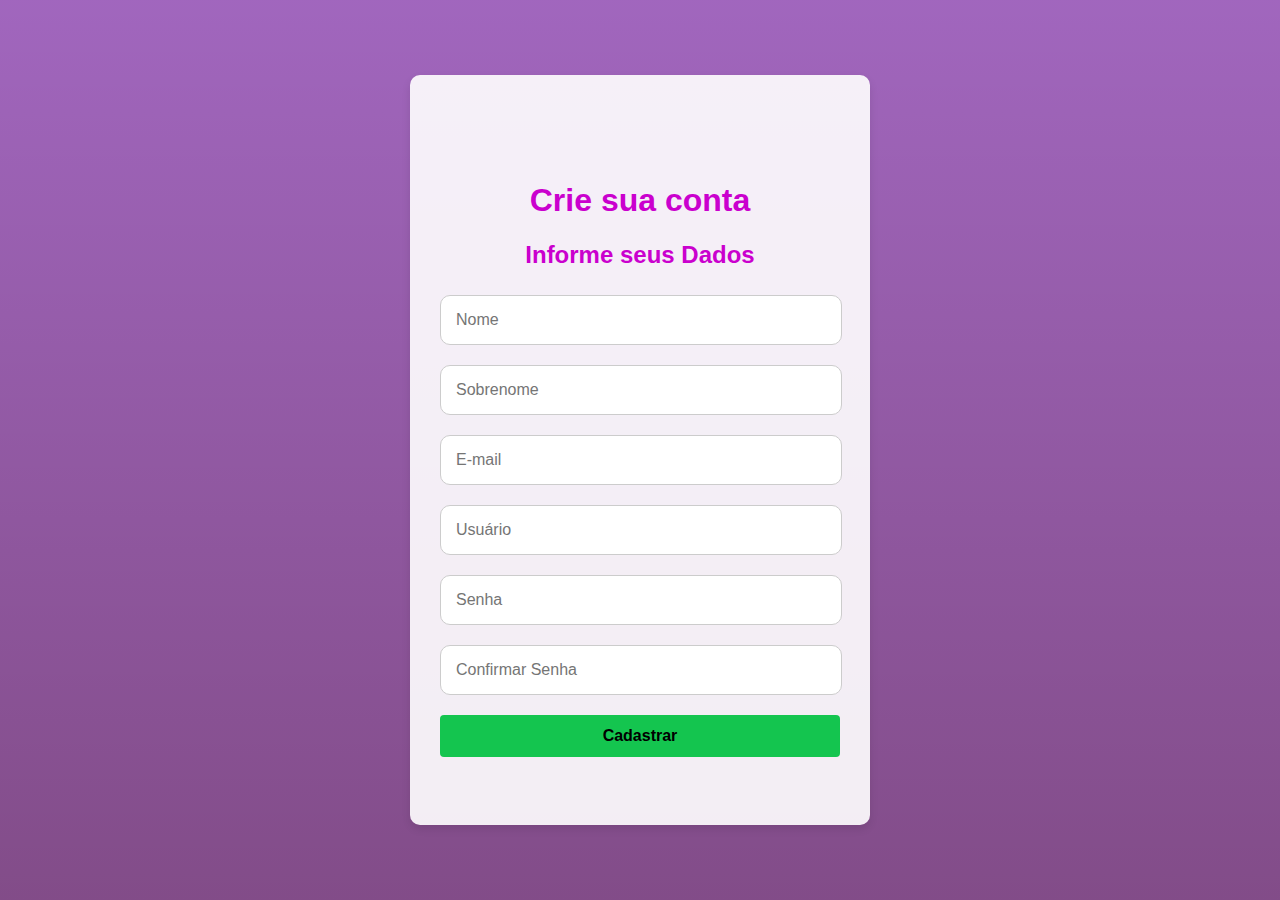
==== cadastro.html @ cdc90904 "cadastro" ====
<!DOCTYPE html>
<html lang="en">

<head>
    <meta charset="UTF-8">
    <meta name="viewport" content="width=device-width, initial-scale=1.0">
    <title>Login</title>
    <link rel="stylesheet" href="css/style.css">
</head>

<body>
    <div class="container">
        <h1 class="cadastro">Crie sua conta</h1>
        <h2>Informe seus Dados</h2>
        <form action="Cadastro.php">
            <input type="text" id="nome" name="nome" placeholder="Nome" required minlength="3" maxlength="50">
            <input type="text" id="sobrenome" name="sobrenome" placeholder="Sobrenome" required minlength="3" maxlength="50">
            <input type="email" id="email" name="email" placeholder="E-mail" required minlength="3" maxlength="50">
            <input type="text" id="usuario" name="usuario" placeholder="Usuário" required minlength="3" maxlength="50">
            <input type="password" id="senha" name="senha" placeholder="Senha" required minlength="6" maxlength="50">
            <input type="password" id="confirmar-senha" name="confirmar-senha" placeholder="Confirmar Senha" required minlength="6" maxlength="50">
            <button type="submit">Cadastrar</button>
        </form>
    </div>
</body>

</html>
---- css/style.css ----
body {
    font-family: Arial, sans-serif;
    line-height: 1.6;
    color: #ffffff;
    background: linear-gradient(rgba(98, 0, 146, 0.6), rgba(77, 0, 86, 0.7)), url("triton.png");
    background-size: cover;
    background-position: center;
    margin: 0;
    height: 100vh;
    display: flex;
    justify-content: center;
    align-items: center;
}

.container {
    background-color: rgba(255, 255, 255, 0.9);
    padding: 100px 30px;
    border-radius: 10px;
    text-align: center;
    width: 100%;
    max-height: 550px;
    max-width: 400px;
    box-shadow: 0 4px 8px rgba(0, 0, 0, 0.1);
    user-select: none;
}

.Bem-vindo {
    color: #ca00ce;
    margin-bottom: 20px;
    user-select: none;
}
.cadastro {
    color: #ca00ce;
    margin-top: 0px;
    margin-bottom: 0px;
    user-select: none;
}
h2 {
    color: #ca00ce;
    margin: 10px 0px 20px 0px;
    user-select: none;
}

.container label {
    display: block;
    text-align: left;
    margin-bottom: 5px;
    color: #333;
}

.container input {
    padding: 15px;
    border: 1px solid #ccc;
    border-radius: 10px;
    font-size: 1rem;
    width: calc(100% - 30px);
    margin-bottom: 20px;
    transition: border-color 0.3s ease, box-shadow 0.3s ease;

    

}

.container input:focus {
    outline: none;
    border-color: #00b388;
    box-shadow: 0 0 0 2px rgba(0, 179, 136, 0.2);
}

.container button {
    background-color: #14c54f;
    color: #000000;
    border: none;
    border-radius: 4px;
    padding: 0.75rem 1.5rem;
    font-size: 1rem;
    font-weight: 600;
    cursor: pointer;
    width: 100%;
    transition: background-color 0.3s ease;
    margin: 0; 
}

.container button:hover {
    background-color: #12a344;
}

.Recuperar-senha, .criar-conta {
    display: block;
    text-align: center;
    margin: 20px 0;
    color: blue;
    text-decoration: none;
    font-size: 1rem;
    transition: color 0.3s ease;
}

.criar-conta:hover, .Recuperar-senha:hover {
    color: #12a344;
}

@media (max-width: 600px) {
    .container-login {
        height: 100vh;
        max-width: 100%;
        box-sizing: border-box;
        display: flex;
        flex-direction: column;
        justify-content: center;
        align-items: center;
    }

    h1 {
        font-size: 1.5rem;
    }

    .container-login input {
        
        padding: 15px;
        font-size: 0.9rem;
    }

    .container-login button {
        padding: 0.5rem 0.7rem;
        font-size: 0.9rem;
    }

    .Recuperar-senha, .criar-conta {
        font-size: 0.9rem;
    }
}
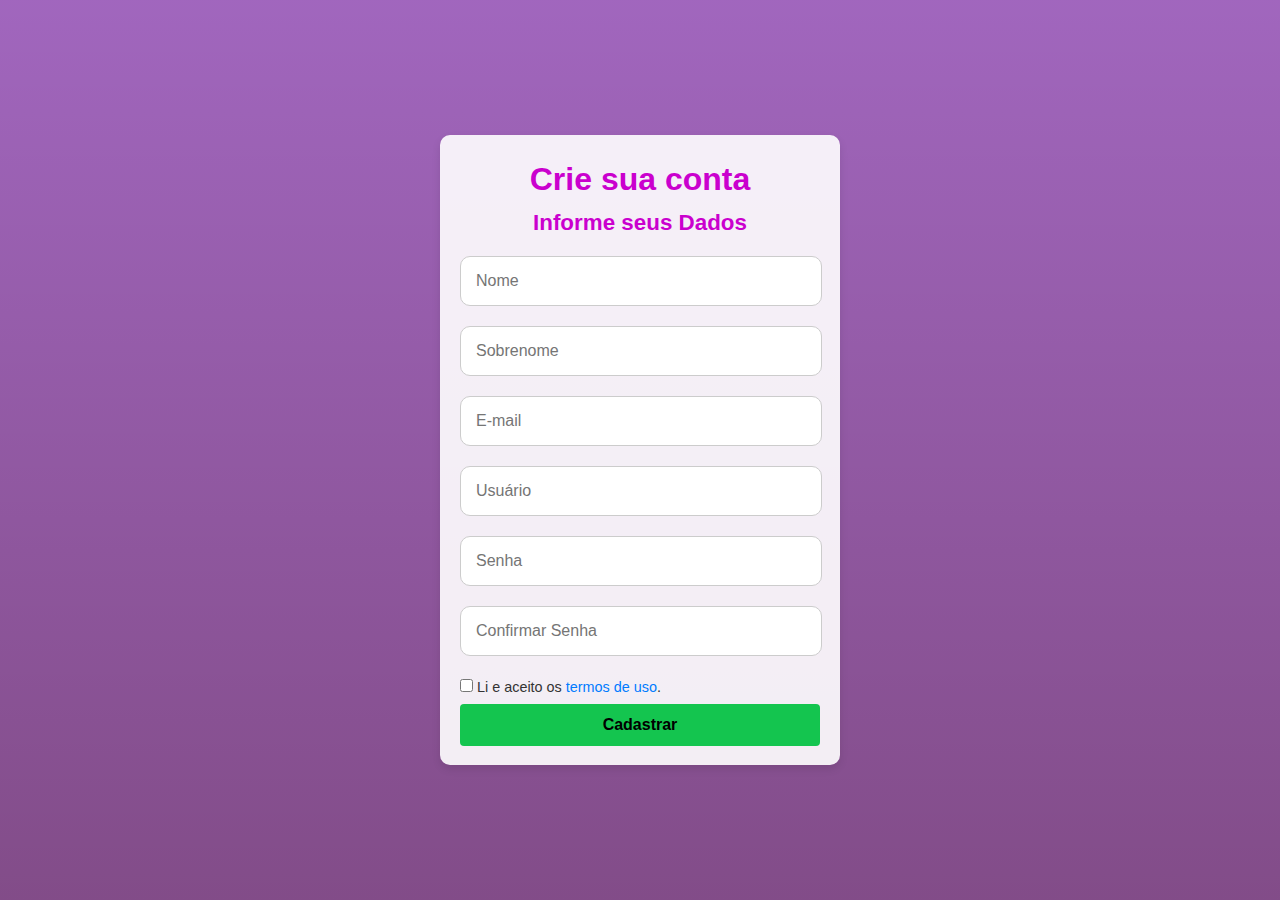
==== commit 1cfe5ea2: "cadastro v1" ====
--- a/cadastro.html
+++ b/cadastro.html
@@ -10,15 +10,23 @@
 
 <body>
     <div class="container">
-        <h1 class="cadastro">Crie sua conta</h1>
-        <h2>Informe seus Dados</h2>
+        <div class="cad-text">
+            <h1 class="cadastro">Crie sua conta</h1>
+            <h2>Informe seus Dados</h2>
+        </div>
         <form action="Cadastro.php">
             <input type="text" id="nome" name="nome" placeholder="Nome" required minlength="3" maxlength="50">
-            <input type="text" id="sobrenome" name="sobrenome" placeholder="Sobrenome" required minlength="3" maxlength="50">
+            <input type="text" id="sobrenome" name="sobrenome" placeholder="Sobrenome" required minlength="3"
+                maxlength="50">
             <input type="email" id="email" name="email" placeholder="E-mail" required minlength="3" maxlength="50">
             <input type="text" id="usuario" name="usuario" placeholder="Usuário" required minlength="3" maxlength="50">
             <input type="password" id="senha" name="senha" placeholder="Senha" required minlength="6" maxlength="50">
-            <input type="password" id="confirmar-senha" name="confirmar-senha" placeholder="Confirmar Senha" required minlength="6" maxlength="50">
+            <input type="password" id="confirmar-senha" name="confirmar-senha" placeholder="Confirmar Senha" required
+                minlength="6" maxlength="50">
+            <label for="aceitar-termos" class="termos">
+                <input type="checkbox" id="aceitar-termos" name="aceitar-termos" required>
+                Li e aceito os <a href="termos.html" target="_blank">termos de uso</a>.
+            </label>
             <button type="submit">Cadastrar</button>
         </form>
     </div>
--- a/css/style.css
+++ b/css/style.css
@@ -14,31 +14,47 @@
 
 .container {
     background-color: rgba(255, 255, 255, 0.9);
-    padding: 100px 30px;
+    height: 630px; /* Altura exata */
+    width: 100%;
+    max-width: 400px;
     border-radius: 10px;
     text-align: center;
-    width: 100%;
-    max-height: 550px;
-    max-width: 400px;
     box-shadow: 0 4px 8px rgba(0, 0, 0, 0.1);
     user-select: none;
+    display: flex;
+    flex-direction: column;
+    justify-content: center; /* Centraliza verticalmente */
+    align-items: center; /* Centraliza horizontalmente */
+    padding: 20px; /* Espaçamento interno */
+    box-sizing: border-box; /* Garante que o padding seja incluído na altura */
+    
+}
+
+.text {
+    padding: 70px 0 0 0;
 }
 
 .Bem-vindo {
     color: #ca00ce;
-    margin-bottom: 20px;
-    user-select: none;
+    margin: 0 0 10px 0; /* Remove margens extras */
+    font-size: 1.7rem; /* Ajuste o tamanho da fonte */
 }
+
+.cad-text {
+    padding: 0;
+}
+
 .cadastro {
     color: #ca00ce;
-    margin-top: 0px;
-    margin-bottom: 0px;
-    user-select: none;
+    margin: 0; /* Remove margens extras */
+    font-size: 2rem; /* Ajuste o tamanho da fonte */
 }
+
 h2 {
     color: #ca00ce;
-    margin: 10px 0px 20px 0px;
-    user-select: none;
+    margin: 0 0 15px 0; /* Ajuste as margens */
+    font-size: 1.4rem; /* Ajuste o tamanho da fonte */
+    padding: 0;
 }
 
 .container label {
@@ -56,9 +72,6 @@
     width: calc(100% - 30px);
     margin-bottom: 20px;
     transition: border-color 0.3s ease, box-shadow 0.3s ease;
-
-    
-
 }
 
 .container input:focus {
@@ -78,7 +91,7 @@
     cursor: pointer;
     width: 100%;
     transition: background-color 0.3s ease;
-    margin: 0; 
+    margin: 0;
 }
 
 .container button:hover {
@@ -99,29 +112,49 @@
     color: #12a344;
 }
 
+.termos {
+    display: flex;
+    align-items: center; /* Alinha o checkbox e o texto verticalmente */
+    gap: 5px; /* Reduz o espaçamento entre o checkbox e o texto */
+    margin-bottom: 20px; /* Espaçamento abaixo do checkbox */
+    color: #333; /* Cor do texto */
+    font-size: 0.9rem; /* Tamanho da fonte */
+    
+}
+
+.termos input[type="checkbox"] {
+    margin: 0;;
+    width: auto;
+    height: auto;
+}
+
+.termos a {
+    color: #007BFF; /* Cor do link */
+    text-decoration: none; /* Remove o sublinhado */
+    transition: color 0.3s ease; /* Transição suave de cor */
+}
+
+.termos a:hover {
+    color: #00b354; /* Cor do link ao passar o mouse */
+}
+
 @media (max-width: 600px) {
-    .container-login {
-        height: 100vh;
-        max-width: 100%;
-        box-sizing: border-box;
-        display: flex;
-        flex-direction: column;
-        justify-content: center;
-        align-items: center;
+    .container {
+        height: auto; /* Altura automática em telas pequenas */
+        padding: 20px 10px; /* Padding menor */
     }
 
     h1 {
         font-size: 1.5rem;
     }
 
-    .container-login input {
-        
-        padding: 15px;
+    .container input {
+        padding: 10px;
         font-size: 0.9rem;
     }
 
-    .container-login button {
-        padding: 0.5rem 0.7rem;
+    .container button {
+        padding: 0.5rem 1rem;
         font-size: 0.9rem;
     }
 
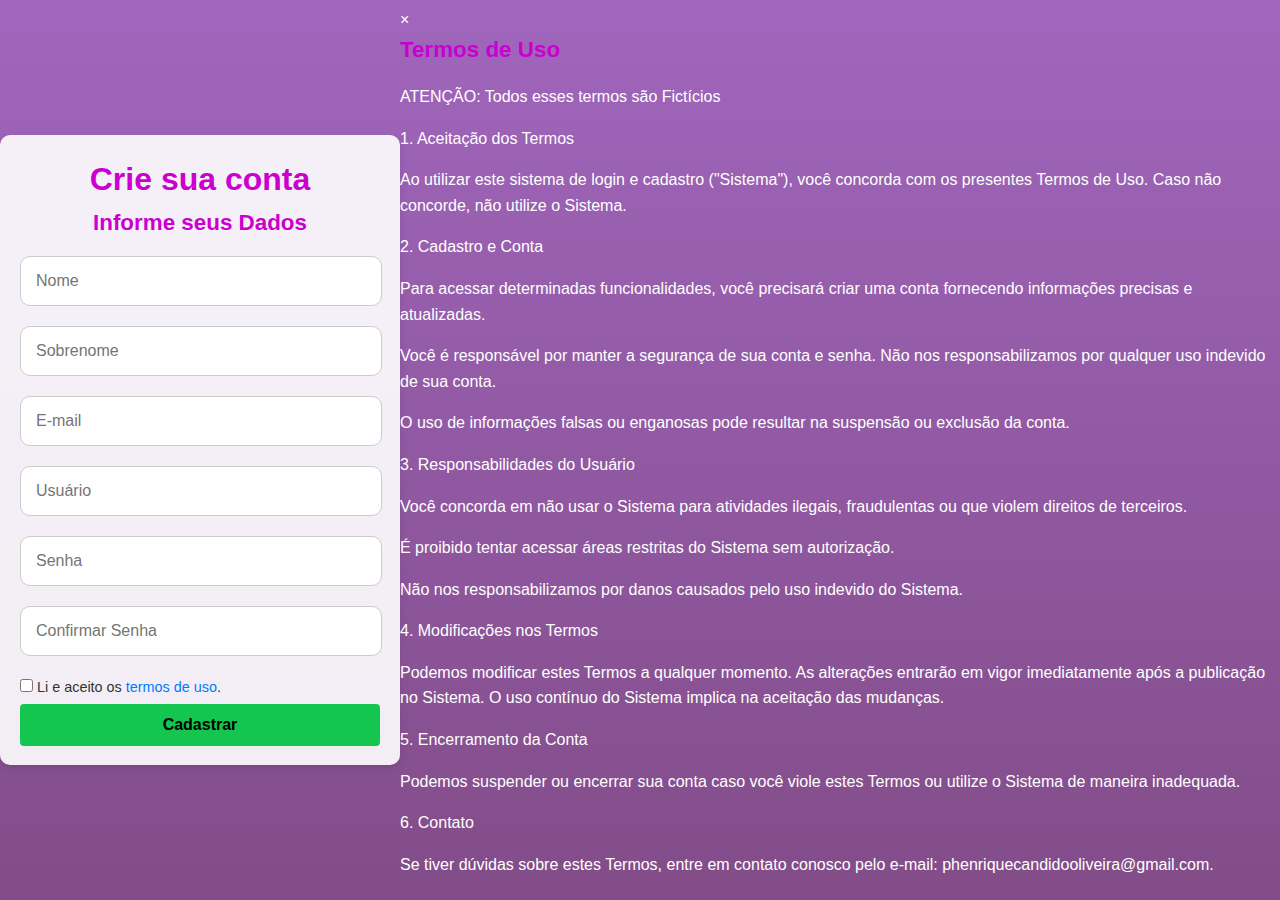
==== commit 9221a579: "update: termos de uso funcional" ====
--- a/cadastro.html
+++ b/cadastro.html
@@ -30,6 +30,50 @@
             <button type="submit">Cadastrar</button>
         </form>
     </div>
+    <div id="termsModal" class="modal">
+        <div class="modal-content">
+            <span class="close">&times;</span>
+            <h2>Termos de Uso</h2>
+            <P>ATENÇÃO: Todos esses termos são Fictícios </P>
+            <p>1. Aceitação dos Termos</p>
+            <p>Ao utilizar este sistema de login e cadastro ("Sistema"), você concorda com os presentes Termos de Uso. Caso não concorde, não utilize o Sistema.</p>
+            <p>2. Cadastro e Conta</p>
+            <p>Para acessar determinadas funcionalidades, você precisará criar uma conta fornecendo informações precisas e atualizadas.</p>
+            <p>Você é responsável por manter a segurança de sua conta e senha. Não nos responsabilizamos por qualquer uso indevido de sua conta.</p>
+            <p>O uso de informações falsas ou enganosas pode resultar na suspensão ou exclusão da conta.</p>
+            <p>3. Responsabilidades do Usuário</p>
+            <p>Você concorda em não usar o Sistema para atividades ilegais, fraudulentas ou que violem direitos de terceiros.</p>
+            <p>É proibido tentar acessar áreas restritas do Sistema sem autorização.</p>
+            <p>Não nos responsabilizamos por danos causados pelo uso indevido do Sistema.</p>
+            <p>4. Modificações nos Termos</p>
+            <p>Podemos modificar estes Termos a qualquer momento. As alterações entrarão em vigor imediatamente após a publicação no Sistema. O uso contínuo do Sistema implica na aceitação das mudanças.</p>
+            <p>5. Encerramento da Conta</p>
+            <p>Podemos suspender ou encerrar sua conta caso você viole estes Termos ou utilize o Sistema de maneira inadequada.</p>
+            <p>6. Contato</p>
+            <p>Se tiver dúvidas sobre estes Termos, entre em contato conosco pelo e-mail: phenriquecandidooliveira@gmail.com.</p>
+        </div>
+    </div>
+    <script>
+        // Script para abrir e fechar o popup
+        var modal = document.getElementById("termsModal");
+        var link = document.querySelector(".termos a");
+        var span = document.getElementsByClassName("close")[0];
+
+        link.onclick = function(event) {
+            event.preventDefault();
+            modal.style.display = "block";
+        }
+
+        span.onclick = function() {
+            modal.style.display = "none";
+        }
+
+        window.onclick = function(event) {
+            if (event.target == modal) {
+                modal.style.display = "none";
+            }
+        }
+    </script>
 </body>
 
 </html>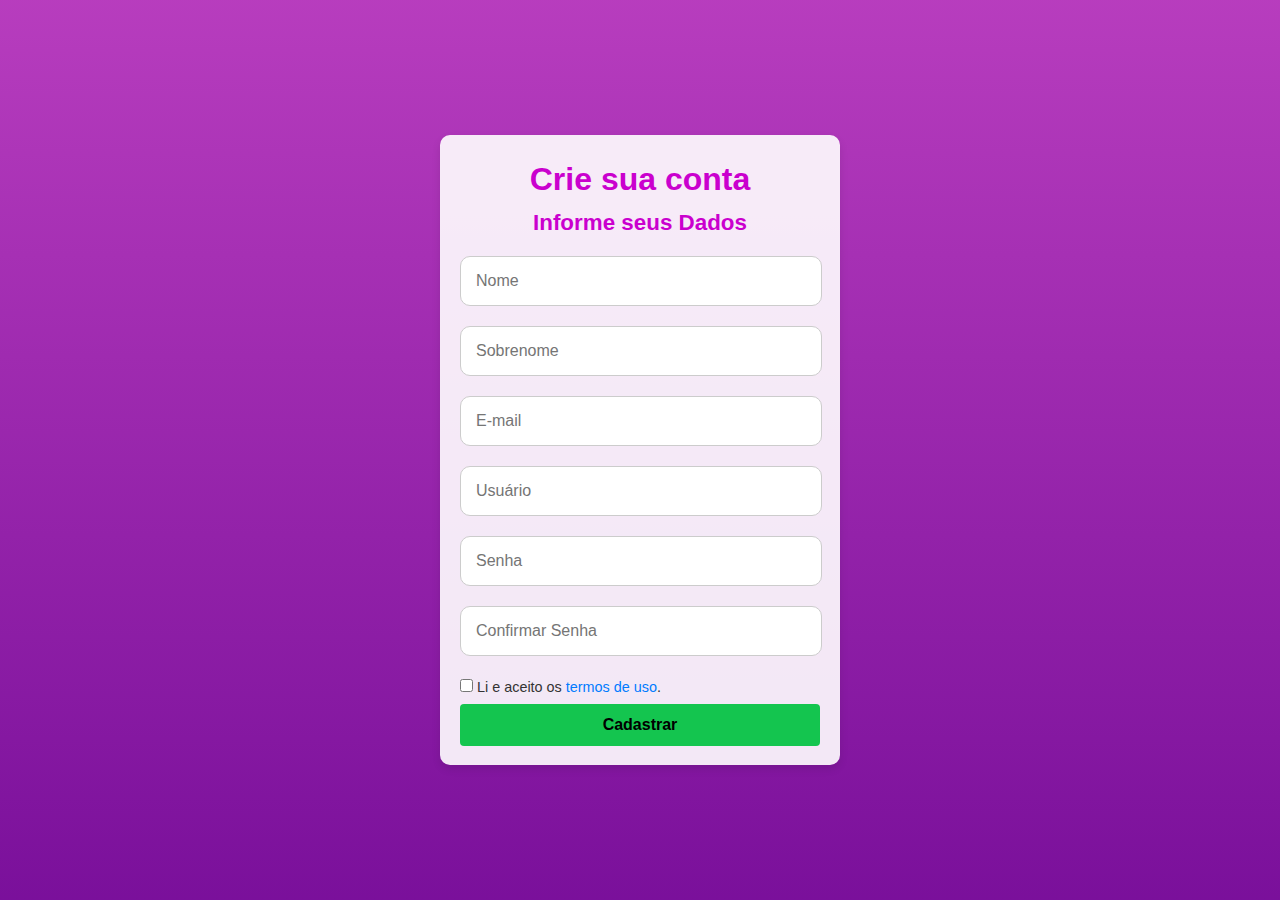
==== commit 7dc5e32d: "update" ====
--- a/cadastro.html
+++ b/cadastro.html
@@ -14,7 +14,7 @@
             <h1 class="cadastro">Crie sua conta</h1>
             <h2>Informe seus Dados</h2>
         </div>
-        <form action="Cadastro.php">
+        <form id="cadastroForm" action="Cadastro.php" method="POST" onsubmit="return validatePasswords()">
             <input type="text" id="nome" name="nome" placeholder="Nome" required minlength="3" maxlength="50">
             <input type="text" id="sobrenome" name="sobrenome" placeholder="Sobrenome" required minlength="3"
                 maxlength="50">
@@ -73,6 +73,17 @@
                 modal.style.display = "none";
             }
         }
+
+        // Validação de senhas
+        document.getElementById("cadastroForm").onsubmit = function() {
+            var senha = document.getElementById("senha").value;
+            var confirmarSenha = document.getElementById("confirmar-senha").value;
+            if (senha !== confirmarSenha) {
+                alert("As senhas não coincidem. Por favor, tente novamente.");
+                return false;
+            }
+            return true;
+        }
     </script>
 </body>
 
--- a/css/style.css
+++ b/css/style.css
@@ -2,7 +2,7 @@
     font-family: Arial, sans-serif;
     line-height: 1.6;
     color: #ffffff;
-    background: linear-gradient(rgba(98, 0, 146, 0.6), rgba(77, 0, 86, 0.7)), url("triton.png");
+    background: linear-gradient(rgba(168, 19, 176, 0.822), rgba(121, 14, 154, 0.994)), url("triton.png");
     background-size: cover;
     background-position: center;
     margin: 0;
@@ -31,13 +31,14 @@
 }
 
 .text {
-    padding: 70px 0 0 0;
+    padding: 0 0 0 0;
 }
 
 .Bem-vindo {
     color: #ca00ce;
     margin: 0 0 10px 0; /* Remove margens extras */
     font-size: 1.7rem; /* Ajuste o tamanho da fonte */
+    
 }
 
 .cad-text {
@@ -96,6 +97,7 @@
 
 .container button:hover {
     background-color: #12a344;
+    
 }
 
 .Recuperar-senha, .criar-conta {
@@ -110,6 +112,7 @@
 
 .criar-conta:hover, .Recuperar-senha:hover {
     color: #12a344;
+    transform: scale(1.07);
 }
 
 .termos {
@@ -138,9 +141,21 @@
     color: #00b354; /* Cor do link ao passar o mouse */
 }
 
+.social img {
+    width: 40px; /* Tamanho inicial das imagens */
+    padding: 3px;
+    height: 40px; /* Tamanho inicial das imagens */
+    transition: transform 0.3s ease; /* Transição suave */
+}
+
+.social img:hover {
+    transform: scale(1.1); /* Aumenta o tamanho das imagens em 20% */
+}
+
+
 @media (max-width: 600px) {
     .container {
-        height: auto; /* Altura automática em telas pequenas */
+        height: 100%; /* Altura automática em telas pequenas */
         padding: 20px 10px; /* Padding menor */
     }
 
@@ -161,4 +176,44 @@
     .Recuperar-senha, .criar-conta {
         font-size: 0.9rem;
     }
+}
+
+/* Estilos para o popup de termos de uso */
+.modal {
+    display: none; /* Escondido por padrão */
+    position: fixed;
+    z-index: 1;
+    left: 0;
+    top: 0;
+    width: 100%;
+    height: 100%;
+    overflow: auto;
+    background-color: rgba(0, 0, 0, 0.5); /* Fundo escuro */
+}
+.modal p{
+    color: #000000;
+}
+
+.modal-content {
+    background-color: #fefefe;
+    margin: 15% auto;
+    padding: 20px;
+    border: 1px solid #888;
+    width: 80%;
+    max-width: 600px;
+    border-radius: 10px;
+}
+
+.close {
+    color: #aaa;
+    float: right;
+    font-size: 28px;
+    font-weight: bold;
+}
+
+.close:hover,
+.close:focus {
+    color: black;
+    text-decoration: none;
+    cursor: pointer;
 }